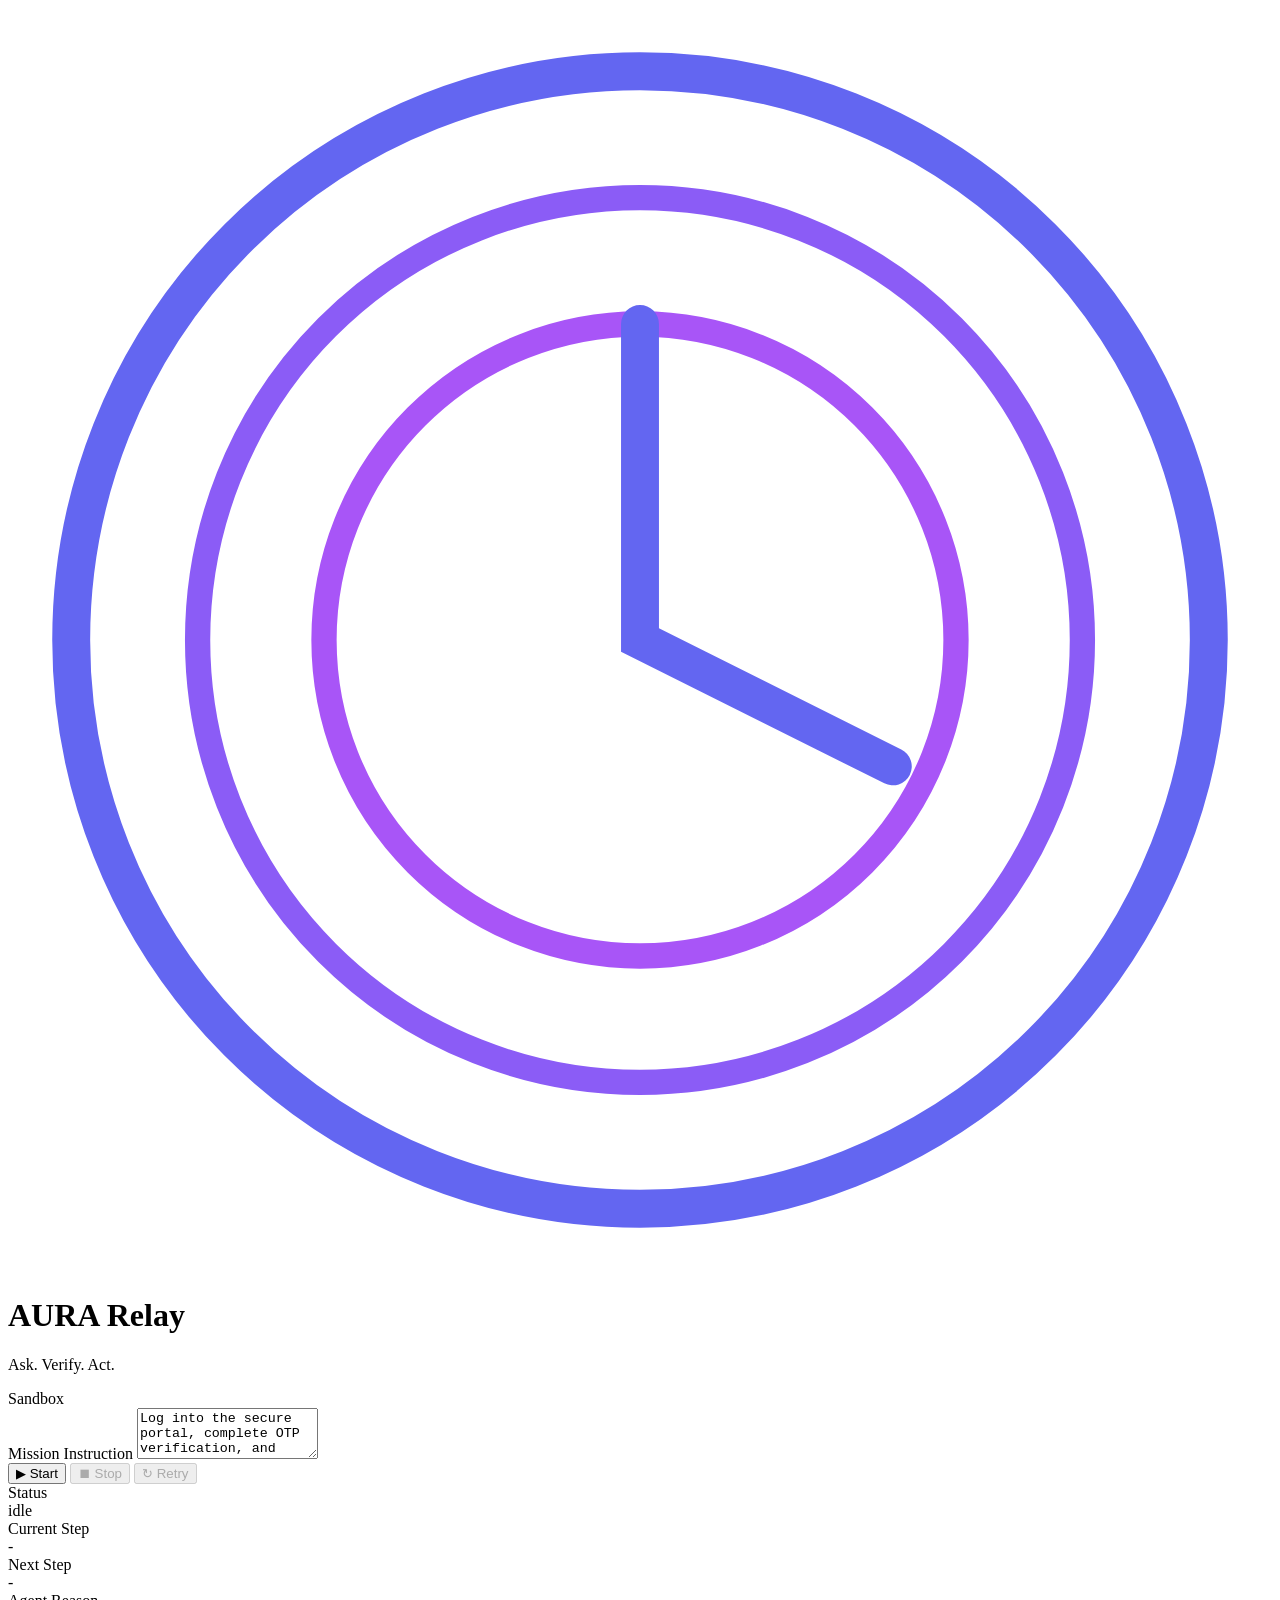
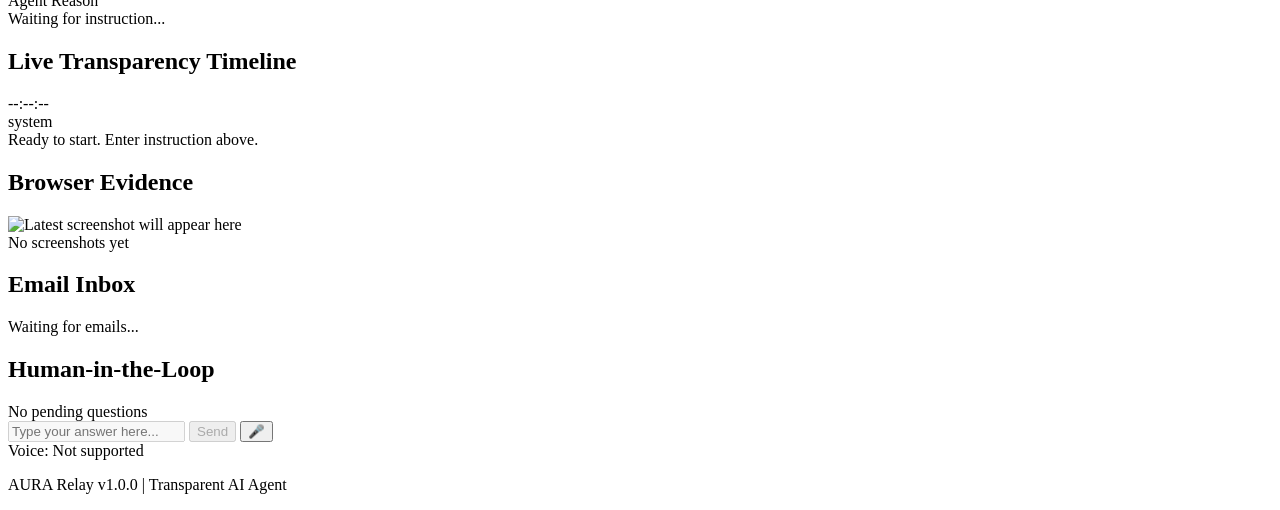
==== static/index.html @ 9464571c "feat: Initial production release of AURA Relay - Complete transparent AI agent with real browser aut" ====
<!DOCTYPE html>
<html lang="en">
<head>
    <meta charset="UTF-8">
    <meta name="viewport" content="width=device-width, initial-scale=1.0">
    <title>AURA Relay - Ask. Verify. Act.</title>
    <link rel="stylesheet" href="/styles.css">
</head>
<body>
    <div class="app-container">
        <!-- Header -->
        <header class="header">
            <div class="logo-section">
                <svg class="logo" viewBox="0 0 100 100" xmlns="http://www.w3.org/2000/svg">
                    <circle cx="50" cy="50" r="45" fill="none" stroke="#6366f1" stroke-width="3"/>
                    <circle cx="50" cy="50" r="35" fill="none" stroke="#8b5cf6" stroke-width="2"/>
                    <circle cx="50" cy="50" r="25" fill="none" stroke="#a855f7" stroke-width="2"/>
                    <path d="M50 25 L50 50 L70 60" stroke="#6366f1" stroke-width="3" fill="none" stroke-linecap="round"/>
                </svg>
                <div class="title-section">
                    <h1>AURA Relay</h1>
                    <p class="tagline">Ask. Verify. Act.</p>
                </div>
            </div>
            <div class="environment-badge" id="envBadge">Sandbox</div>
        </header>

        <!-- Mission Control Panel -->
        <section class="mission-control">
            <div class="input-section">
                <label for="instruction">Mission Instruction</label>
                <textarea 
                    id="instruction" 
                    placeholder="Enter your instruction (e.g., 'Log into the secure portal, complete OTP verification, and retrieve the tax document.')"
                    rows="3"
                >Log into the secure portal, complete OTP verification, and retrieve the tax document.</textarea>
                <div class="button-group">
                    <button id="startBtn" class="btn btn-primary">
                        <span class="btn-icon">▶</span> Start
                    </button>
                    <button id="stopBtn" class="btn btn-danger" disabled>
                        <span class="btn-icon">⏹</span> Stop
                    </button>
                    <button id="retryBtn" class="btn btn-warning" disabled>
                        <span class="btn-icon">↻</span> Retry
                    </button>
                </div>
            </div>
            
            <div class="status-section">
                <div class="status-card">
                    <div class="status-label">Status</div>
                    <div class="status-value" id="statusValue">idle</div>
                </div>
                <div class="status-card">
                    <div class="status-label">Current Step</div>
                    <div class="status-value" id="currentStep">-</div>
                </div>
                <div class="status-card">
                    <div class="status-label">Next Step</div>
                    <div class="status-value" id="nextStep">-</div>
                </div>
                <div class="status-card full-width">
                    <div class="status-label">Agent Reason</div>
                    <div class="status-value" id="reasonValue">Waiting for instruction...</div>
                </div>
            </div>
        </section>

        <!-- Main Content Grid -->
        <div class="main-grid">
            <!-- Transparency Timeline -->
            <section class="timeline-section">
                <h2>Live Transparency Timeline</h2>
                <div class="timeline" id="timeline">
                    <div class="timeline-item info">
                        <div class="timeline-time">--:--:--</div>
                        <div class="timeline-content">
                            <div class="timeline-type">system</div>
                            <div class="timeline-message">Ready to start. Enter instruction above.</div>
                        </div>
                    </div>
                </div>
            </section>

            <!-- Browser Evidence Panel -->
            <section class="evidence-section">
                <h2>Browser Evidence</h2>
                <div class="screenshot-container">
                    <img id="mainScreenshot" src="" alt="Latest screenshot will appear here" />
                    <div class="no-screenshot" id="noScreenshot">No screenshots yet</div>
                </div>
                <div class="screenshot-thumbnails" id="screenshotThumbnails"></div>
            </section>

            <!-- Email Panel -->
            <section class="email-section">
                <h2>Email Inbox</h2>
                <div class="email-list" id="emailList">
                    <div class="email-empty">Waiting for emails...</div>
                </div>
            </section>

            <!-- Human-in-the-Loop Panel -->
            <section class="hitl-section">
                <h2>Human-in-the-Loop</h2>
                <div class="question-container" id="questionContainer">
                    <div class="question-text" id="questionText">No pending questions</div>
                </div>
                <div class="answer-form">
                    <input 
                        type="text" 
                        id="answerInput" 
                        placeholder="Type your answer here..."
                        disabled
                    />
                    <button id="sendAnswerBtn" class="btn btn-primary" disabled>Send</button>
                    <button id="voiceBtn" class="btn btn-voice" title="Use voice input">
                        🎤
                    </button>
                </div>
                <div class="voice-status" id="voiceStatus">Voice: Not supported</div>
            </section>
        </div>

        <!-- Result Panel -->
        <section class="result-section" id="resultSection" style="display: none;">
            <h2>Mission Result</h2>
            <div class="result-content">
                <div class="result-status" id="resultStatus"></div>
                <div class="result-message" id="resultMessage"></div>
                <div class="result-evidence" id="resultEvidence"></div>
            </div>
        </section>

        <!-- Footer -->
        <footer class="footer">
            <p>AURA Relay v1.0.0 | Transparent AI Agent</p>
        </footer>
    </div>

    <script src="/app.js"></script>
</body>
</html>
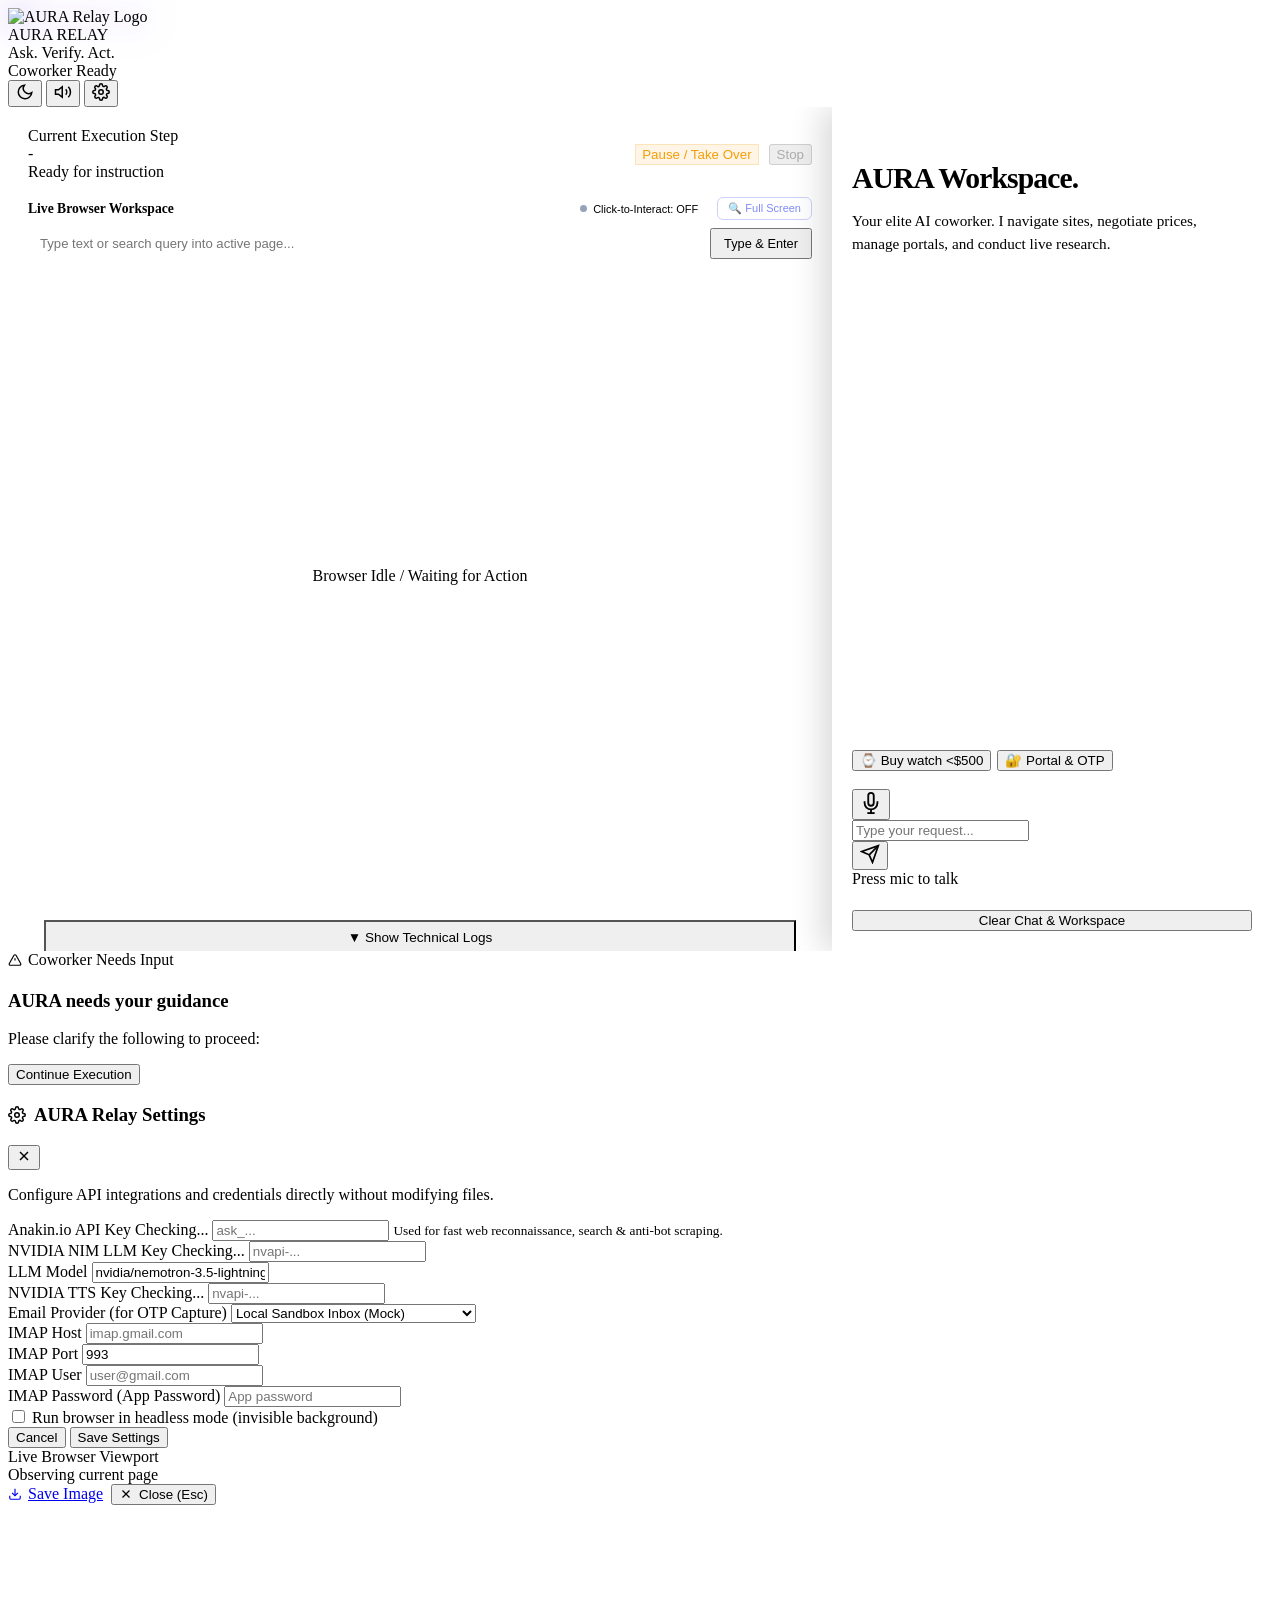
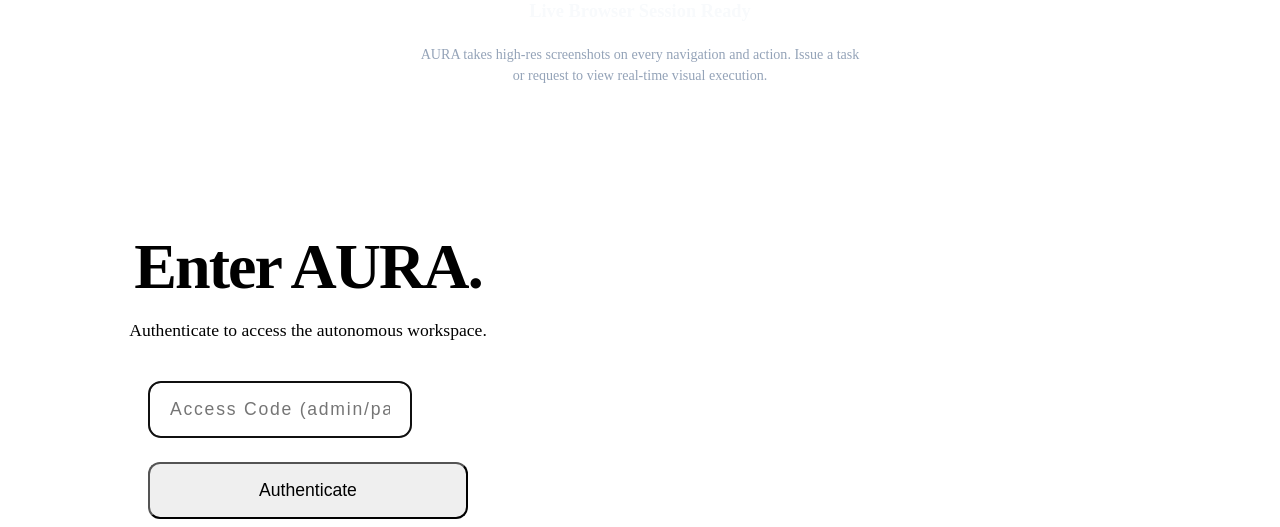
==== commit b314b0e7: "feat: AURA Relay v2.0 autonomous coworker, query cleaner, and branding" ====
--- a/static/index.html
+++ b/static/index.html
@@ -1,144 +1,468 @@
 <!DOCTYPE html>
 <html lang="en">
+
 <head>
     <meta charset="UTF-8">
     <meta name="viewport" content="width=device-width, initial-scale=1.0">
-    <title>AURA Relay - Ask. Verify. Act.</title>
+    <link rel="shortcut icon" type="image/svg+xml" href="/logo.svg" />
+    <title>AURA Relay</title>
+    <link rel="preconnect" href="https://fonts.googleapis.com">
+    <link rel="preconnect" href="https://fonts.gstatic.com" crossorigin>
+    <link
+        href="https://fonts.googleapis.com/css2?family=Outfit:wght@300;400;500;600;700;800&family=JetBrains+Mono:wght@400;500&display=swap"
+        rel="stylesheet">
     <link rel="stylesheet" href="/styles.css">
+    <script>
+        // Prevent FOUC by setting theme immediately
+        (function () {
+            let theme = localStorage.getItem('aura_theme');
+            if (!theme) {
+                theme = window.matchMedia('(prefers-color-scheme: dark)').matches ? 'dark' : 'light';
+            }
+            document.documentElement.setAttribute('data-theme', theme);
+        })();
+    </script>
 </head>
+
 <body>
-    <div class="app-container">
-        <!-- Header -->
-        <header class="header">
-            <div class="logo-section">
-                <svg class="logo" viewBox="0 0 100 100" xmlns="http://www.w3.org/2000/svg">
-                    <circle cx="50" cy="50" r="45" fill="none" stroke="#6366f1" stroke-width="3"/>
-                    <circle cx="50" cy="50" r="35" fill="none" stroke="#8b5cf6" stroke-width="2"/>
-                    <circle cx="50" cy="50" r="25" fill="none" stroke="#a855f7" stroke-width="2"/>
-                    <path d="M50 25 L50 50 L70 60" stroke="#6366f1" stroke-width="3" fill="none" stroke-linecap="round"/>
-                </svg>
-                <div class="title-section">
-                    <h1>AURA Relay</h1>
-                    <p class="tagline">Ask. Verify. Act.</p>
-                </div>
-            </div>
-            <div class="environment-badge" id="envBadge">Sandbox</div>
+    <div class="app-layout">
+        <!-- Navigation Header -->
+        <header class="navbar">
+            <div class="brand">
+                <img src="/logo.svg" alt="AURA Relay Logo" class="brand-logo-img"
+                    style="width: 38px; height: 38px; object-fit: contain; filter: drop-shadow(0 0 16px rgba(139, 92, 246, 0.6));" />
+                <div class="brand-text">
+                    <div class="brand-title">AURA <span class="accent-text">RELAY</span></div>
+                    <div class="brand-sub">Ask. Verify. Act.</div>
+                </div>
+            </div>
+
+            <div class="nav-center">
+                <div class="status-badge" id="coworkerStatusBadge">
+                    <span class="status-dot pulse-green"></span>
+                    <span class="status-text" id="coworkerStatusText">Coworker Ready</span>
+                </div>
+            </div>
+
+            <div class="nav-actions">
+                <button class="icon-btn" id="themeToggleBtn" onclick="toggleTheme()" title="Toggle Dark/Light Mode">
+                    <svg id="moonIcon" width="18" height="18" viewBox="0 0 24 24" fill="none" stroke="currentColor"
+                        stroke-width="2">
+                        <path d="M21 12.79A9 9 0 1 1 11.21 3 7 7 0 0 0 21 12.79z"></path>
+                    </svg>
+                    <svg id="sunIcon" width="18" height="18" viewBox="0 0 24 24" fill="none" stroke="currentColor"
+                        stroke-width="2" style="display: none;">
+                        <circle cx="12" cy="12" r="5"></circle>
+                        <line x1="12" y1="1" x2="12" y2="3"></line>
+                        <line x1="12" y1="21" x2="12" y2="23"></line>
+                        <line x1="4.22" y1="4.22" x2="5.64" y2="5.64"></line>
+                        <line x1="18.36" y1="18.36" x2="19.78" y2="19.78"></line>
+                        <line x1="1" y1="12" x2="3" y2="12"></line>
+                        <line x1="21" y1="12" x2="23" y2="12"></line>
+                        <line x1="4.22" y1="19.78" x2="5.64" y2="18.36"></line>
+                        <line x1="18.36" y1="5.64" x2="19.78" y2="4.22"></line>
+                    </svg>
+                </button>
+                <button class="icon-btn" id="muteToggleBtn" onclick="toggleMute()" title="Toggle Voice / Silent Mode">
+                    <svg id="soundIcon" width="18" height="18" viewBox="0 0 24 24" fill="none" stroke="currentColor"
+                        stroke-width="2">
+                        <polygon points="11 5 6 9 2 9 2 15 6 15 11 19 11 5"></polygon>
+                        <path d="M15.54 8.46a5 5 0 0 1 0 7.07"></path>
+                        <path d="M19.07 4.93a10 10 0 0 1 0 14.14"></path>
+                    </svg>
+                    <svg id="muteIcon" width="18" height="18" viewBox="0 0 24 24" fill="none" stroke="currentColor"
+                        stroke-width="2" style="display: none;">
+                        <polygon points="11 5 6 9 2 9 2 15 6 15 11 19 11 5"></polygon>
+                        <line x1="23" y1="9" x2="17" y2="15"></line>
+                        <line x1="17" y1="9" x2="23" y2="15"></line>
+                    </svg>
+                </button>
+                <button class="icon-btn" id="openSettingsBtn" title="Dashboard Settings">
+                    <svg width="18" height="18" viewBox="0 0 24 24" fill="none" stroke="currentColor" stroke-width="2">
+                        <circle cx="12" cy="12" r="3"></circle>
+                        <path
+                            d="M19.4 15a1.65 1.65 0 0 0 .33 1.82l.06.06a2 2 0 0 1 0 2.83 2 2 0 0 1-2.83 0l-.06-.06a1.65 1.65 0 0 0-1.82-.33 1.65 1.65 0 0 0-1 1.51V21a2 2 0 0 1-2 2 2 2 0 0 1-2-2v-.09A1.65 1.65 0 0 0 9 19.4a1.65 1.65 0 0 0-1.82.33l-.06.06a2 2 0 0 1-2.83 0 2 2 0 0 1 0-2.83l.06-.06a1.65 1.65 0 0 0 .33-1.82 1.65 1.65 0 0 0-1.51-1H3a2 2 0 0 1-2-2 2 2 0 0 1 2-2h.09A1.65 1.65 0 0 0 4.6 9a1.65 1.65 0 0 0-.33-1.82l-.06-.06a2 2 0 0 1 0-2.83 2 2 0 0 1 2.83 0l.06.06a1.65 1.65 0 0 0 1.82.33H9a1.65 1.65 0 0 0 1-1.51V3a2 2 0 0 1 2-2 2 2 0 0 1 2 2v.09a1.65 1.65 0 0 0 1 1.51 1.65 1.65 0 0 0 1.82-.33l.06-.06a2 2 0 0 1 2.83 0 2 2 0 0 1 0 2.83l-.06.06a1.65 1.65 0 0 0-.33 1.82V9a1.65 1.65 0 0 0 1.51 1H21a2 2 0 0 1 2 2 2 2 0 0 1-2 2h-.09a1.65 1.65 0 0 0-1.51 1z">
+                        </path>
+                    </svg>
+                </button>
+            </div>
         </header>
 
-        <!-- Mission Control Panel -->
-        <section class="mission-control">
-            <div class="input-section">
-                <label for="instruction">Mission Instruction</label>
-                <textarea 
-                    id="instruction" 
-                    placeholder="Enter your instruction (e.g., 'Log into the secure portal, complete OTP verification, and retrieve the tax document.')"
-                    rows="3"
-                >Log into the secure portal, complete OTP verification, and retrieve the tax document.</textarea>
-                <div class="button-group">
-                    <button id="startBtn" class="btn btn-primary">
-                        <span class="btn-icon">▶</span> Start
+        <!-- Main Conversational Interface -->
+        <!-- Main Conversational Interface -->
+        <main class="main-content" style="flex-direction: row; display: flex; height: calc(100vh - 56px); overflow: hidden; width: 100%;">
+            <!-- Main Window: Live Browser -->
+            <div class="browser-main-panel" style="flex: 1; display: flex; flex-direction: column; padding: 20px; gap: 16px; background: transparent; overflow-y: auto; min-width: 0; height: 100%;">
+                
+                <div style="display: flex; justify-content: space-between; align-items: center; flex-wrap: wrap; gap: 16px;">
+                    <div class="inspector-section" style="flex: 1; min-width: 280px;">
+                        <div class="step-card" style="margin: 0; background: var(--bg-surface); backdrop-filter: blur(20px);">
+                            <div class="step-header">Current Execution Step</div>
+                            <div class="step-title" id="inspectorStep">-</div>
+                            <div class="step-reason" id="inspectorReason">Ready for instruction</div>
+                        </div>
+                    </div>
+                    
+                    <div class="inspector-controls" style="flex-shrink: 0; display: flex; gap: 10px;">
+                        <button class="btn btn-warning btn-sm" id="pauseAgentBtn" onclick="pauseAgentExecution()" disabled style="background: rgba(245, 158, 11, 0.1); border: 1px solid rgba(245, 158, 11, 0.2); color: #f59e0b;">
+                            Pause / Take Over
+                        </button>
+                        <button class="btn btn-primary btn-sm" id="resumeAgentBtn" onclick="resumeAgentExecution()" style="display: none;">
+                            Resume Auto
+                        </button>
+                        <button class="btn btn-danger btn-sm" id="stopAgentBtn" onclick="stopAgentExecution()" disabled>
+                            Stop
+                        </button>
+                    </div>
+                </div>
+
+                <div class="inspector-section" style="flex: 1; display: flex; flex-direction: column; min-height: 380px;">
+                    <div class="section-label" style="display: flex; justify-content: space-between; align-items: center; margin-bottom: 8px; flex-wrap: wrap; gap: 8px;">
+                        <span style="font-size: 0.85rem; font-weight: 600;">Live Browser Workspace</span>
+                        <div style="display: flex; gap: 8px; align-items: center;">
+                            <button type="button" id="btnToggleInteract" onclick="toggleInteractiveMode()" class="btn btn-secondary btn-sm" style="background: rgba(255,255,255,0.05); border: 1px solid rgba(255,255,255,0.1); border-radius: 6px; padding: 4px 10px; font-size: 11px; cursor: pointer; display: inline-flex; align-items: center; gap: 6px;">
+                                <span id="interactStatusDot" style="width: 7px; height: 7px; border-radius: 50%; background: #94a3b8; display: inline-block;"></span>
+                                <span id="interactStatusText">Click-to-Interact: OFF</span>
+                            </button>
+                            <button type="button" class="btn-maximize-link" onclick="openViewportModal()" style="background: none; border: 1px solid rgba(129, 140, 248, 0.4); border-radius: 6px; padding: 4px 10px; font-size: 11px; color: #818cf8; cursor: pointer; transition: all 0.2s;">🔍 Full Screen</button>
+                        </div>
+                    </div>
+                    <div id="interactiveInputBar" style="display: flex; gap: 8px; align-items: center; margin-bottom: 8px;">
+                        <input type="text" id="browserTypeInput" placeholder="Type text or search query into active page..." style="flex: 1; font-size: 0.82rem; padding: 6px 12px; border-radius: 8px; background: var(--bg-card); border: 1px solid var(--bg-card-border); color: var(--text-main);" onkeydown="if(event.key==='Enter') sendBrowserType(true)" />
+                        <button type="button" class="btn btn-secondary btn-sm" onclick="sendBrowserType(true)" style="font-size: 0.8rem; padding: 6px 12px; flex: none;">Type &amp; Enter</button>
+                    </div>
+                    <div class="screenshot-box" id="screenshotBox" onclick="handleViewportClick(event, this)" title="Click to interact or maximize" style="flex: 1; min-height: 340px; box-shadow: var(--shadow-glass); border-radius: var(--radius-lg); background: var(--bg-card); cursor: pointer; overflow: hidden; position: relative;">
+                        <img id="liveScreenshot" src="" alt="Live Browser Viewport" style="display: none; width: 100%; height: 100%; object-fit: contain; position: absolute; inset: 0;" />
+                        <div class="no-preview" id="noPreview" style="position: absolute; inset: 0; display: flex; align-items: center; justify-content: center; z-index: 1;">Browser Idle / Waiting for Action</div>
+                        <div class="screenshot-expand-overlay" id="screenshotExpandOverlay" style="position: absolute; inset: 0; background: rgba(0,0,0,0.6); color: white; display: flex; align-items: center; justify-content: center; opacity: 0; transition: opacity 0.2s; z-index: 5; pointer-events: none;">
+                            <span>🔍 Click to maximize</span>
+                        </div>
+                    </div>
+                </div>
+            
+                <!-- Browser Logs Panel (Bottom of Main Window) -->
+                <div class="main-logs-panel" style="margin-top: 4px; background: var(--bg-surface); border: 1px solid var(--bg-card-border); border-radius: var(--radius-md); padding: 12px 16px; backdrop-filter: blur(20px);">
+                    <!-- Logs Toggle Button -->
+                    <div style="display: flex; justify-content: center; margin: 4px 0;">
+                        <button type="button" id="toggleLogsBtn" class="btn btn-secondary btn-sm" onclick="toggleLogsView()" style="width: 100%; border-radius: var(--radius-full); font-size: 0.85rem; padding: 8px 16px;">
+                            <span id="toggleLogsIcon">▼</span> Show Technical Logs
+                        </button>
+                    </div>
+
+                    <!-- Hidden Logs Container -->
+                    <div id="logsContainer" style="display: none; flex-direction: column; gap: 16px; margin-top: 12px;">
+                        <!-- Live Timeline Logs -->
+                        <div class="inspector-section timeline-container" style="min-height: 120px;">
+                            <div class="section-label">Real-time Event Timeline</div>
+                            <div class="inspector-timeline" id="inspectorTimeline" style="max-height: 180px;">
+                                <div class="timeline-entry system">
+                                    <span class="time">--:--:--</span>
+                                    <span class="text">AURA Relay v2.0 initialized.</span>
+                                </div>
+                            </div>
+                        </div>
+
+                        <!-- Live Backend Server Logs -->
+                        <div class="inspector-section" style="margin-top: 4px;">
+                            <div class="section-label" style="display: flex; justify-content: space-between; align-items: center; margin-bottom: 6px;">
+                                <span>Backend Server Logs</span>
+                                <div style="display: flex; gap: 8px;">
+                                    <button type="button" class="btn-text-sm" onclick="fetchBackendLogs()" title="Refresh Logs" style="background: none; border: none; color: #818cf8; cursor: pointer; font-size: 11px; padding: 0;">🔄 Refresh</button>
+                                    <button type="button" class="btn-text-sm" onclick="clearBackendLogs()" title="Clear Logs" style="background: none; border: none; color: #94a3b8; cursor: pointer; font-size: 11px; padding: 0;">🧹 Clear</button>
+                                </div>
+                            </div>
+                            <div class="backend-terminal" id="backendTerminal" style="background: #090d16; border: 1px solid rgba(255,255,255,0.08); border-radius: 8px; font-family: var(--font-mono); font-size: 11px; padding: 8px 10px; max-height: 140px; overflow-y: auto; color: #94a3b8; line-height: 1.45; white-space: pre-wrap; word-break: break-all; box-shadow: inset 0 2px 10px rgba(0,0,0,0.2);">
+                                <div style="color: #64748b;">[Connecting to server logs...]</div>
+                            </div>
+                        </div>
+                    </div>
+                </div>
+            </div> <!-- CLOSE browser-main-panel -->
+
+            <!-- Sidebar: Chat & Logs -->
+            <aside class="chat-sidebar" id="agentInspector" style="width: 440px; min-width: 380px; max-width: 480px; height: 100%; background: var(--bg-surface); border-left: 1px solid var(--bg-card-border); backdrop-filter: blur(30px); -webkit-backdrop-filter: blur(30px); display: flex; flex-direction: column; z-index: 30; box-shadow: -10px 0 30px rgba(0,0,0,0.15);">
+                <div class="sidebar-body" style="flex: 1; overflow-y: auto; padding: 20px; display: flex; flex-direction: column; gap: 18px; height: 100%;">
+                    <!-- Chat Messages Stream -->
+                    <div class="chat-stream" id="chatStream" style="flex: 1; min-height: 250px; display: flex; flex-direction: column; gap: 16px; overflow-y: auto; padding-right: 6px;">
+                        <!-- Default Welcome Message -->
+                        <div class="chat-message assistant-message animate-fade" style="max-width: 100%; margin-top: 1vh; margin-bottom: 8px;">
+                            <div class="message-bubble" style="background: transparent; border: none; box-shadow: none; padding: 0; backdrop-filter: none; -webkit-backdrop-filter: none;">
+                                <h1 style="font-size: 1.85rem; font-weight: 800; line-height: 1.15; letter-spacing: -0.03em; margin-bottom: 8px;">
+                                    AURA <span class="accent-text">Workspace.</span>
+                                </h1>
+                                <p style="font-size: 0.95rem; color: var(--text-muted); line-height: 1.5;">
+                                    Your elite AI coworker. I navigate sites, negotiate prices, manage portals, and conduct live research.
+                                </p>
+                            </div>
+                        </div>
+                    </div>
+
+                    <!-- Suggested Quick Prompts -->
+                    <div class="quick-prompts" id="quickPrompts" style="margin-bottom: 0; display: flex; flex-wrap: wrap; gap: 6px;">
+                        <button class="chip" onclick="usePrompt('Find professional watches on eBay under $500')">
+                            ⌚ Buy watch &lt;$500
+                        </button>
+                        <button class="chip" onclick="usePrompt('Log into the secure portal, solve OTP, and download my tax document')">
+                            🔐 Portal &amp; OTP
+                        </button>
+                    </div>
+
+                    <!-- Floating Input Console -->
+                    <div class="input-console-container" style="margin-bottom: 0;">
+                        <form class="input-console" id="chatForm" onsubmit="handleChatSubmit(event)">
+                            <button type="button" class="btn-mic" id="micBtn" title="Click to speak (Voice Coworker Mode)">
+                                <div class="mic-waves"></div>
+                                <svg class="mic-icon" width="22" height="22" viewBox="0 0 24 24" fill="none" stroke="currentColor" stroke-width="2">
+                                    <path d="M12 1a3 3 0 0 0-3 3v8a3 3 0 0 0 6 0V4a3 3 0 0 0-3-3z"></path>
+                                    <path d="M19 10v2a7 7 0 0 1-14 0v-2"></path>
+                                    <line x1="12" y1="19" x2="12" y2="23"></line>
+                                    <line x1="8" y1="23" x2="16" y2="23"></line>
+                                </svg>
+                            </button>
+
+                            <div class="input-field-wrapper">
+                                <input 
+                                    type="text" 
+                                    id="chatInput" 
+                                    placeholder="Type your request..." 
+                                    autocomplete="off"
+                                />
+                            </div>
+
+                            <button type="submit" class="btn-send" id="sendBtn" title="Send message">
+                                <svg width="20" height="20" viewBox="0 0 24 24" fill="none" stroke="currentColor" stroke-width="2">
+                                    <line x1="22" y1="2" x2="11" y2="13"></line>
+                                    <polygon points="22 2 15 22 11 13 2 9 22 2"></polygon>
+                                </svg>
+                            </button>
+                        </form>
+                        <div class="voice-status-bar" id="voiceStatusBar">
+                            <span id="voiceStatusText">Press mic to talk</span>
+                        </div>
+                    </div>
+                    
+                    <div style="display: flex; justify-content: center; margin-top: 4px;">
+                        <button class="btn btn-secondary btn-sm" onclick="clearConversation()" style="width: 100%;">
+                            Clear Chat & Workspace
+                        </button>
+                    </div>
+
+                </div>
+            </aside>
+        </main>
+
+        <!-- Upfront Question / Human-in-the-Loop Modal (if needed) -->
+        <div class="modal-overlay hidden" id="questionModal">
+            <div class="modal-card">
+                <div class="modal-badge" style="display: inline-flex; align-items: center; gap: 6px;">
+                    <svg width="14" height="14" viewBox="0 0 24 24" fill="none" stroke="currentColor" stroke-width="2"><path d="m21.73 18-8-14a2 2 0 0 0-3.48 0l-8 14A2 2 0 0 0 4 21h16a2 2 0 0 0 1.73-3Z"></path><line x1="12" y1="9" x2="12" y2="13"></line><line x1="12" y1="17" x2="12.01" y2="17"></line></svg>
+                    Coworker Needs Input
+                </div>
+                <h3 class="modal-title" id="questionModalTitle">AURA needs your guidance</h3>
+                <p class="modal-desc" id="questionModalDesc">Please clarify the following to proceed:</p>
+
+                <div class="modal-inputs" id="questionModalInputs"></div>
+
+                <div class="modal-actions">
+                    <button class="btn btn-primary" id="submitQuestionBtn" onclick="submitModalAnswer()">Continue
+                        Execution</button>
+                </div>
+            </div>
+        </div>
+
+        <!-- Dashboard Settings Modal (Requested by user) -->
+        <div class="modal-overlay hidden" id="settingsModal">
+            <div class="modal-card settings-card">
+                <div class="modal-header-row">
+                    <h3 style="display: flex; align-items: center; gap: 8px;">
+                        <svg width="18" height="18" viewBox="0 0 24 24" fill="none" stroke="currentColor" stroke-width="2"><circle cx="12" cy="12" r="3"></circle><path d="M19.4 15a1.65 1.65 0 0 0 .33 1.82l.06.06a2 2 0 0 1 0 2.83 2 2 0 0 1-2.83 0l-.06-.06a1.65 1.65 0 0 0-1.82-.33 1.65 1.65 0 0 0-1 1.51V21a2 2 0 0 1-2 2 2 2 0 0 1-2-2v-.09A1.65 1.65 0 0 0 9 19.4a1.65 1.65 0 0 0-1.82.33l-.06.06a2 2 0 0 1-2.83 0 2 2 0 0 1 0-2.83l.06-.06a1.65 1.65 0 0 0 .33-1.82 1.65 1.65 0 0 0-1.51-1H3a2 2 0 0 1-2-2 2 2 0 0 1 2-2h.09A1.65 1.65 0 0 0 4.6 9a1.65 1.65 0 0 0-.33-1.82l-.06-.06a2 2 0 0 1 0-2.83 2 2 0 0 1 2.83 0l.06.06a1.65 1.65 0 0 0 1.82.33H9a1.65 1.65 0 0 0 1-1.51V3a2 2 0 0 1 2-2 2 2 0 0 1 2 2v.09a1.65 1.65 0 0 0 1 1.51 1.65 1.65 0 0 0 1.82-.33l.06-.06a2 2 0 0 1 2.83 0 2 2 0 0 1 0 2.83l-.06.06a1.65 1.65 0 0 0-.33 1.82V9a1.65 1.65 0 0 0 1.51 1H21a2 2 0 0 1 2 2 2 2 0 0 1-2 2h-.09a1.65 1.65 0 0 0-1.51 1z"></path></svg>
+                        AURA Relay Settings
+                    </h3>
+                    <button class="modal-close" onclick="closeSettingsModal()" aria-label="Close">
+                        <svg width="16" height="16" viewBox="0 0 24 24" fill="none" stroke="currentColor" stroke-width="2"><line x1="18" y1="6" x2="6" y2="18"></line><line x1="6" y1="6" x2="18" y2="18"></line></svg>
                     </button>
-                    <button id="stopBtn" class="btn btn-danger" disabled>
-                        <span class="btn-icon">⏹</span> Stop
-                    </button>
-                    <button id="retryBtn" class="btn btn-warning" disabled>
-                        <span class="btn-icon">↻</span> Retry
-                    </button>
-                </div>
-            </div>
-            
-            <div class="status-section">
-                <div class="status-card">
-                    <div class="status-label">Status</div>
-                    <div class="status-value" id="statusValue">idle</div>
-                </div>
-                <div class="status-card">
-                    <div class="status-label">Current Step</div>
-                    <div class="status-value" id="currentStep">-</div>
-                </div>
-                <div class="status-card">
-                    <div class="status-label">Next Step</div>
-                    <div class="status-value" id="nextStep">-</div>
-                </div>
-                <div class="status-card full-width">
-                    <div class="status-label">Agent Reason</div>
-                    <div class="status-value" id="reasonValue">Waiting for instruction...</div>
-                </div>
-            </div>
-        </section>
-
-        <!-- Main Content Grid -->
-        <div class="main-grid">
-            <!-- Transparency Timeline -->
-            <section class="timeline-section">
-                <h2>Live Transparency Timeline</h2>
-                <div class="timeline" id="timeline">
-                    <div class="timeline-item info">
-                        <div class="timeline-time">--:--:--</div>
-                        <div class="timeline-content">
-                            <div class="timeline-type">system</div>
-                            <div class="timeline-message">Ready to start. Enter instruction above.</div>
-                        </div>
-                    </div>
-                </div>
-            </section>
-
-            <!-- Browser Evidence Panel -->
-            <section class="evidence-section">
-                <h2>Browser Evidence</h2>
-                <div class="screenshot-container">
-                    <img id="mainScreenshot" src="" alt="Latest screenshot will appear here" />
-                    <div class="no-screenshot" id="noScreenshot">No screenshots yet</div>
-                </div>
-                <div class="screenshot-thumbnails" id="screenshotThumbnails"></div>
-            </section>
-
-            <!-- Email Panel -->
-            <section class="email-section">
-                <h2>Email Inbox</h2>
-                <div class="email-list" id="emailList">
-                    <div class="email-empty">Waiting for emails...</div>
-                </div>
-            </section>
-
-            <!-- Human-in-the-Loop Panel -->
-            <section class="hitl-section">
-                <h2>Human-in-the-Loop</h2>
-                <div class="question-container" id="questionContainer">
-                    <div class="question-text" id="questionText">No pending questions</div>
-                </div>
-                <div class="answer-form">
-                    <input 
-                        type="text" 
-                        id="answerInput" 
-                        placeholder="Type your answer here..."
-                        disabled
-                    />
-                    <button id="sendAnswerBtn" class="btn btn-primary" disabled>Send</button>
-                    <button id="voiceBtn" class="btn btn-voice" title="Use voice input">
-                        🎤
-                    </button>
-                </div>
-                <div class="voice-status" id="voiceStatus">Voice: Not supported</div>
-            </section>
+                </div>
+                <p class="settings-intro">Configure API integrations and credentials directly without modifying files.
+                </p>
+
+                <form id="settingsForm" onsubmit="saveSettings(event)">
+                    <!-- Anakin.io Settings -->
+                    <div class="form-group">
+                        <label>Anakin.io API Key <span class="badge-status" id="badgeAnakin">Checking...</span></label>
+                        <input type="password" id="cfgAnakinKey" placeholder="ask_..." />
+                        <small class="helper-text">Used for fast web reconnaissance, search &amp; anti-bot
+                            scraping.</small>
+                    </div>
+
+                    <!-- NVIDIA LLM Settings -->
+                    <div class="form-group">
+                        <label>NVIDIA NIM LLM Key <span class="badge-status" id="badgeLlm">Checking...</span></label>
+                        <input type="password" id="cfgLlmKey" placeholder="nvapi-..." />
+                    </div>
+
+                    <div class="form-group">
+                        <label>LLM Model</label>
+                        <input type="text" id="cfgLlmModel" value="nvidia/nemotron-3.5-lightning-30b-a3b" />
+                    </div>
+
+                    <!-- NVIDIA TTS Settings -->
+                    <div class="form-group">
+                        <label>NVIDIA TTS Key <span class="badge-status" id="badgeTts">Checking...</span></label>
+                        <input type="password" id="cfgTtsKey" placeholder="nvapi-..." />
+                    </div>
+
+                    <!-- Email / IMAP Settings -->
+                    <div class="form-group">
+                        <label>Email Provider (for OTP Capture)</label>
+                        <select id="cfgEmailProvider" onchange="toggleImapFields()">
+                            <option value="local">Local Sandbox Inbox (Mock)</option>
+                            <option value="imap">Live IMAP (Gmail / Outlook / Custom)</option>
+                        </select>
+                    </div>
+
+                    <div id="imapFields" class="hidden">
+                        <div class="form-row">
+                            <div class="form-group half">
+                                <label>IMAP Host</label>
+                                <input type="text" id="cfgImapHost" placeholder="imap.gmail.com" />
+                            </div>
+                            <div class="form-group half">
+                                <label>IMAP Port</label>
+                                <input type="number" id="cfgImapPort" value="993" />
+                            </div>
+                        </div>
+                        <div class="form-row">
+                            <div class="form-group half">
+                                <label>IMAP User</label>
+                                <input type="text" id="cfgImapUser" placeholder="user@gmail.com" />
+                            </div>
+                            <div class="form-group half">
+                                <label>IMAP Password (App Password)</label>
+                                <input type="password" id="cfgImapPassword" placeholder="App password" />
+                            </div>
+                        </div>
+                    </div>
+
+                    <div class="form-group checkbox-group">
+                        <label>
+                            <input type="checkbox" id="cfgHeadless" />
+                            Run browser in headless mode (invisible background)
+                        </label>
+                    </div>
+
+                    <div class="modal-actions">
+                        <button type="button" class="btn btn-secondary" onclick="closeSettingsModal()">Cancel</button>
+                        <button type="submit" class="btn btn-primary" id="saveSettingsBtn">Save Settings</button>
+                    </div>
+                </form>
+            </div>
         </div>
 
-        <!-- Result Panel -->
-        <section class="result-section" id="resultSection" style="display: none;">
-            <h2>Mission Result</h2>
-            <div class="result-content">
-                <div class="result-status" id="resultStatus"></div>
-                <div class="result-message" id="resultMessage"></div>
-                <div class="result-evidence" id="resultEvidence"></div>
-            </div>
-        </section>
-
-        <!-- Footer -->
-        <footer class="footer">
-            <p>AURA Relay v1.0.0 | Transparent AI Agent</p>
-        </footer>
+        <!-- Fullscreen Browser Viewport Lightbox Modal -->
+        <div class="modal-overlay hidden" id="viewportModal" onclick="closeViewportModal(event)">
+            <div class="viewport-lightbox-card" onclick="event.stopPropagation()">
+                <div class="lightbox-header">
+                    <div class="lightbox-title-wrap">
+                        <div class="live-dot-pulse"></div>
+                        <div>
+                            <div class="lightbox-title">Live Browser Viewport</div>
+                            <div class="lightbox-sub" id="lightboxUrl">Observing current page</div>
+                        </div>
+                    </div>
+                    <div class="lightbox-actions" style="display: flex; gap: 8px; align-items: center;">
+                        <a class="btn btn-secondary btn-sm" id="downloadScreenshotBtn" href="#"
+                            download="aura_viewport.png" target="_blank" style="display: inline-flex; align-items: center; gap: 6px;">
+                            <svg width="14" height="14" viewBox="0 0 24 24" fill="none" stroke="currentColor" stroke-width="2"><path d="M21 15v4a2 2 0 0 1-2 2H5a2 2 0 0 1-2-2v-4"></path><polyline points="7 10 12 15 17 10"></polyline><line x1="12" y1="15" x2="12" y2="3"></line></svg>
+                            Save Image
+                        </a>
+                        <button type="button" class="btn btn-secondary btn-sm" onclick="closeViewportModal()" style="display: inline-flex; align-items: center; gap: 6px;">
+                            <svg width="14" height="14" viewBox="0 0 24 24" fill="none" stroke="currentColor" stroke-width="2"><line x1="18" y1="6" x2="6" y2="18"></line><line x1="6" y1="6" x2="18" y2="18"></line></svg>
+                            Close (Esc)
+                        </button>
+                    </div>
+                </div>
+                <div class="lightbox-image-container" style="position: relative;">
+                    <img id="lightboxScreenshot" src="" alt="Fullscreen Browser Viewport" style="display: none; cursor: crosshair;" onclick="handleViewportClick(event, this)" title="Click to interact with browser" />
+                    <div id="lightboxPlaceholder" class="lightbox-placeholder"
+                        style="display: flex; flex-direction: column; align-items: center; justify-content: center; color: #94a3b8; text-align: center; padding: 40px;">
+                        <div class="live-dot-pulse" style="width: 22px; height: 22px; margin-bottom: 16px;"></div>
+                        <h3 style="color: #f8fafc; margin-bottom: 8px; font-size: 1.15rem;">Live Browser Session Ready
+                        </h3>
+                        <p style="max-width: 440px; font-size: 0.88rem; line-height: 1.5; color: #94a3b8;">AURA takes
+                            high-res screenshots on every navigation and action. Issue a task or request to view
+                            real-time visual execution.</p>
+                    </div>
+                </div>
+            </div>
+        </div>
+
+        <!-- Hidden Audio Element for Voice Playback -->
+        <audio id="auraAudioPlayer" preload="auto"></audio>
+
+        <!-- Login Overlay (Cinematic Entry) -->
+        <div class="modal-overlay" id="loginOverlay"
+            style="z-index: 9999; background: var(--bg-main); backdrop-filter: none; -webkit-backdrop-filter: none;">
+            <div class="modal-card"
+                style="border: none; background: transparent; box-shadow: none; max-width: 600px; text-align: center;">
+                <div class="brand" style="justify-content: center; margin-bottom: 32px;">
+                    <div class="brand-orb" style="width: 48px; height: 48px;">
+                        <div class="orb-core" style="inset: 6px;"></div>
+                        <div class="orb-ring" style="border-width: 2px;"></div>
+                    </div>
+                </div>
+                <h1
+                    style="font-size: clamp(2.5rem, 5vw, 4.5rem); font-weight: 800; line-height: 1.1; letter-spacing: -0.03em; margin-bottom: 16px;">
+                    Enter <span class="accent-text">AURA.</span>
+                </h1>
+                <p
+                    style="color: var(--text-muted); font-size: 1.1rem; margin-bottom: 40px; max-width: 400px; margin-left: auto; margin-right: auto;">
+                    Authenticate to access the autonomous workspace.
+                </p>
+                <form id="loginForm" onsubmit="handleLogin(event)"
+                    style="max-width: 320px; margin: 0 auto; text-align: left;">
+                    <div class="form-group" style="margin-bottom: 24px;">
+                        <input type="password" id="accessCodeInput" placeholder="Access Code (admin/password)" required
+                            style="padding: 16px 20px; font-size: 1.1rem; border-radius: 12px; text-align: center; letter-spacing: 0.1em; background: var(--bg-card); color: var(--text-main);"
+                            autofocus />
+                        <p class="error" id="loginErrorMsg"
+                            style="display: none; color: var(--danger); margin-top: 12px; font-size: 0.9rem; text-align: center;">
+                            Incorrect access code.</p>
+                    </div>
+                    <button type="submit" class="btn btn-primary"
+                        style="width: 100%; padding: 16px; font-size: 1.1rem; border-radius: 12px;">Authenticate</button>
+                </form>
+            </div>
+        </div>
     </div>
 
+    <script>
+        // Simple client-side auth check
+        document.addEventListener('DOMContentLoaded', () => {
+            const auth = localStorage.getItem('aura_dashboard_auth');
+            const overlay = document.getElementById('loginOverlay');
+            if (auth === 'true') {
+                overlay.style.display = 'none';
+            }
+        });
+
+        function handleLogin(e) {
+            e.preventDefault();
+            const code = document.getElementById('accessCodeInput').value;
+            if (code === 'admin' || code === 'password') {
+                localStorage.setItem('aura_dashboard_auth', 'true');
+                if (window.speechSynthesis) {
+                    window.speechSynthesis.resume();
+                }
+                const overlay = document.getElementById('loginOverlay');
+                overlay.style.opacity = '0';
+                setTimeout(() => { overlay.style.display = 'none'; }, 300);
+            } else {
+                document.getElementById('loginErrorMsg').style.display = 'block';
+            }
+        }
+    </script>
     <script src="/app.js"></script>
 </body>
+
 </html>
+
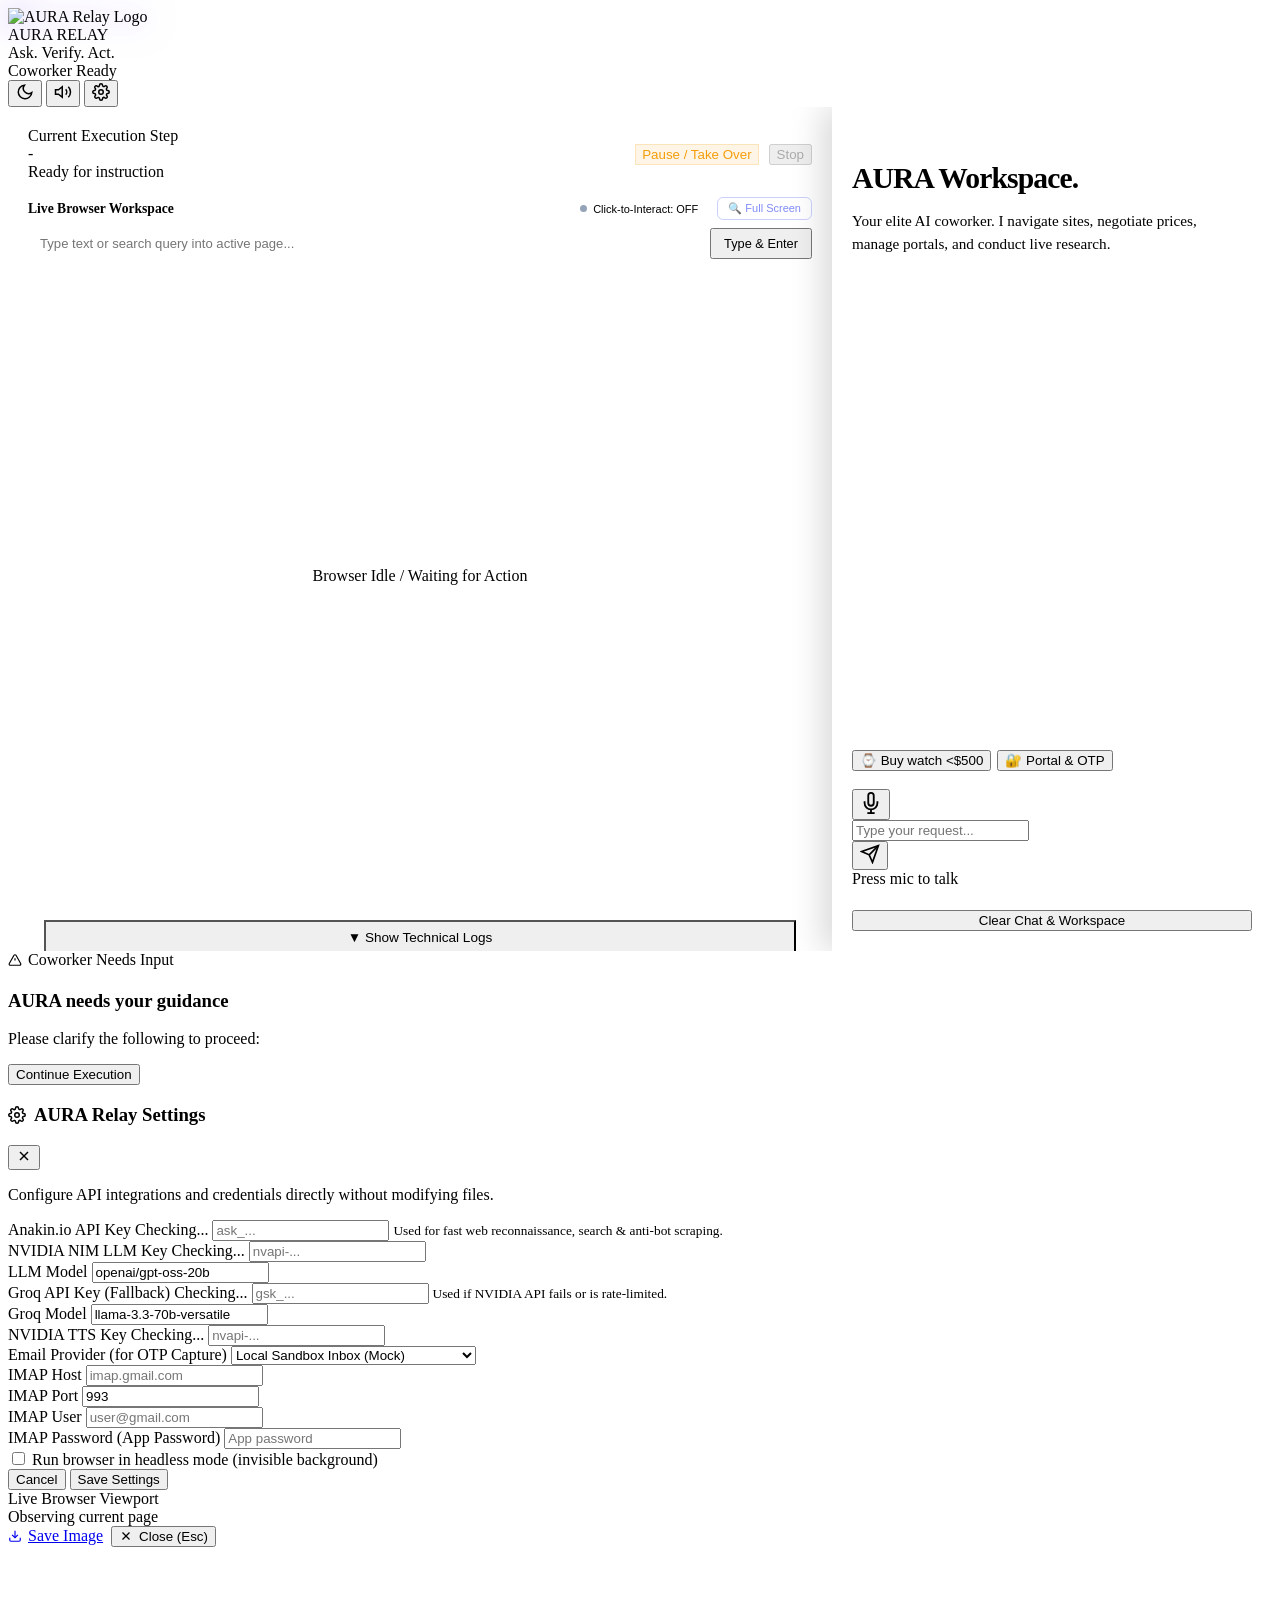
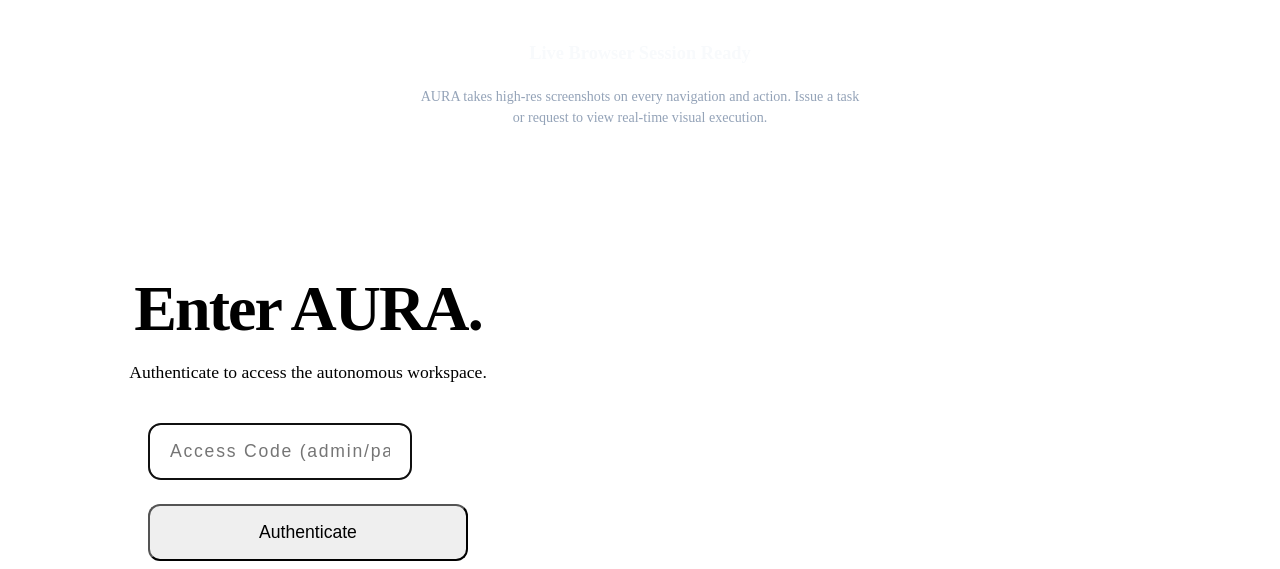
==== commit 96b2bb6e: "perf(llm): switch to fast openai/gpt-oss-20b with low reasoning effort and groq fallback" ====
--- a/static/index.html
+++ b/static/index.html
@@ -302,7 +302,19 @@
 
                     <div class="form-group">
                         <label>LLM Model</label>
-                        <input type="text" id="cfgLlmModel" value="nvidia/nemotron-3.5-lightning-30b-a3b" />
+                        <input type="text" id="cfgLlmModel" value="openai/gpt-oss-20b" />
+                    </div>
+
+                    <!-- Groq LLM Settings -->
+                    <div class="form-group">
+                        <label>Groq API Key (Fallback) <span class="badge-status" id="badgeGroq">Checking...</span></label>
+                        <input type="password" id="cfgGroqKey" placeholder="gsk_..." />
+                        <small class="helper-text">Used if NVIDIA API fails or is rate-limited.</small>
+                    </div>
+
+                    <div class="form-group">
+                        <label>Groq Model</label>
+                        <input type="text" id="cfgGroqModel" value="llama-3.3-70b-versatile" />
                     </div>
 
                     <!-- NVIDIA TTS Settings -->
